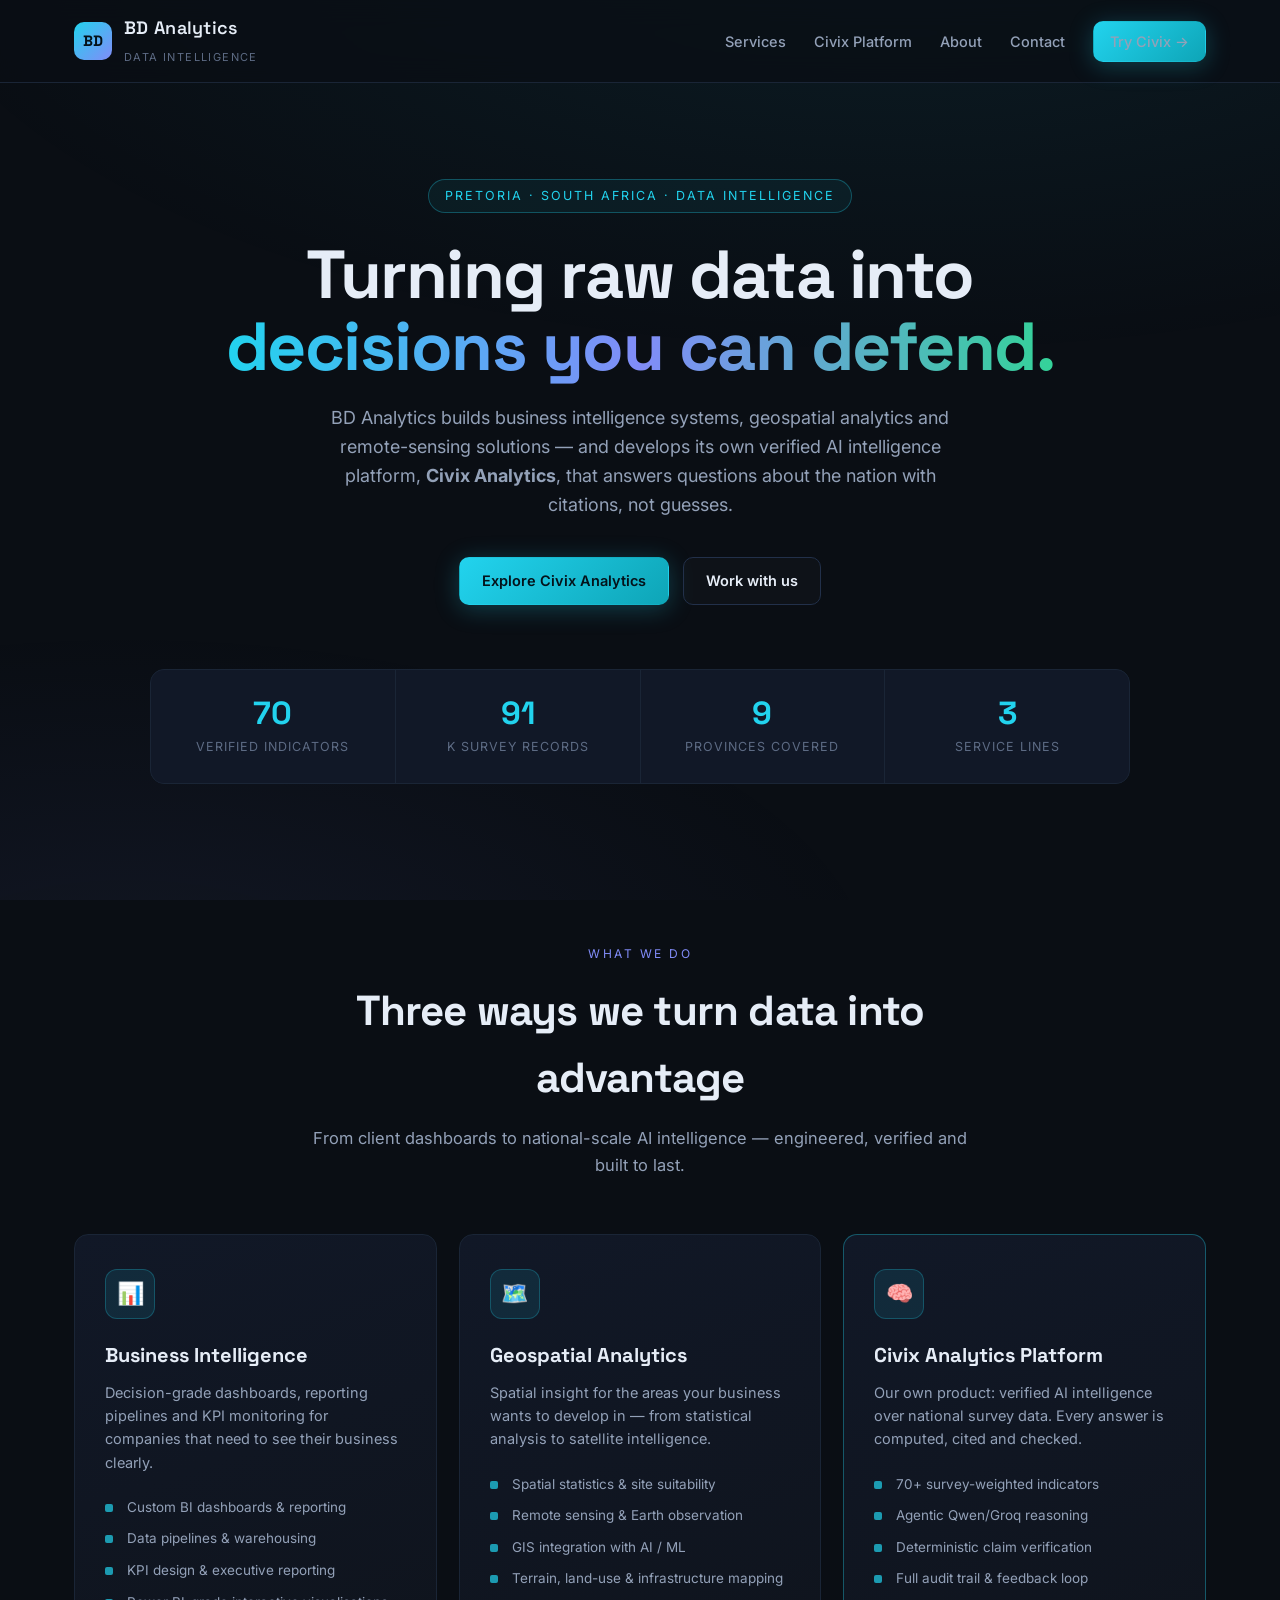
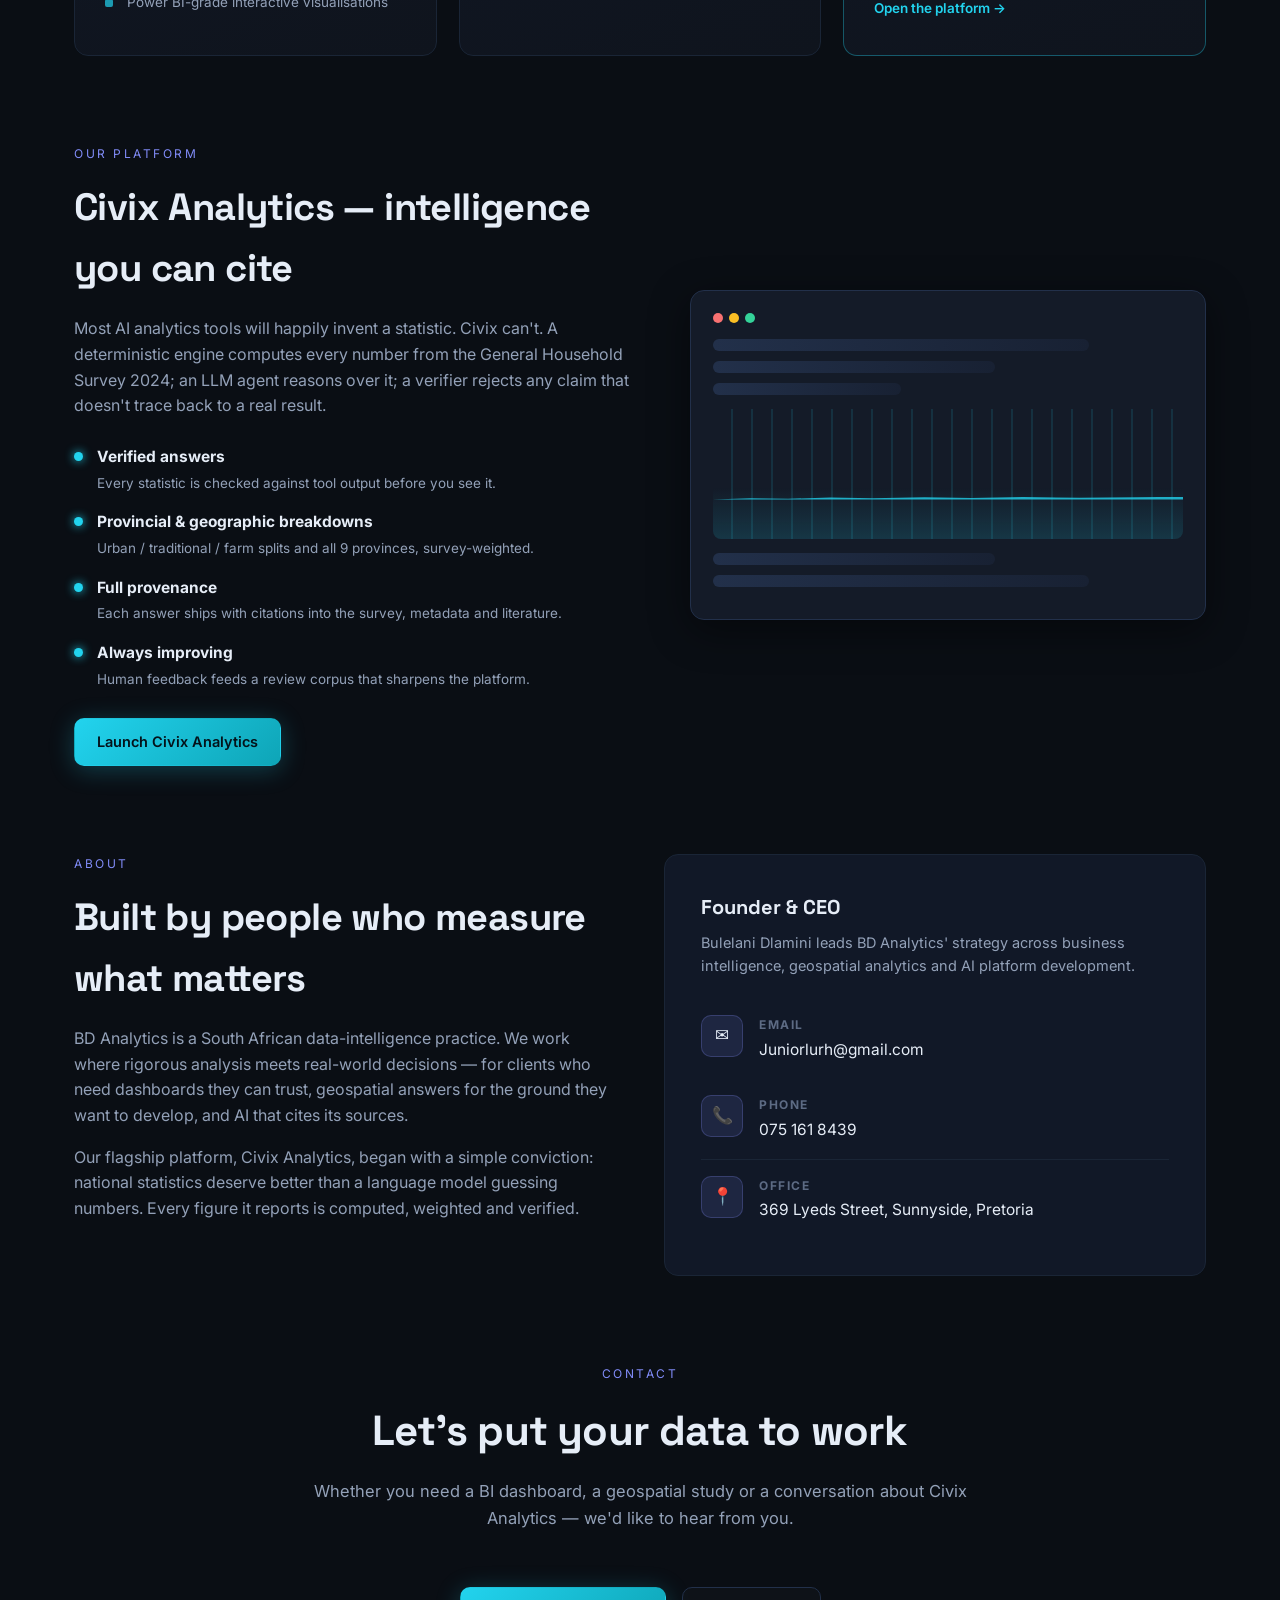
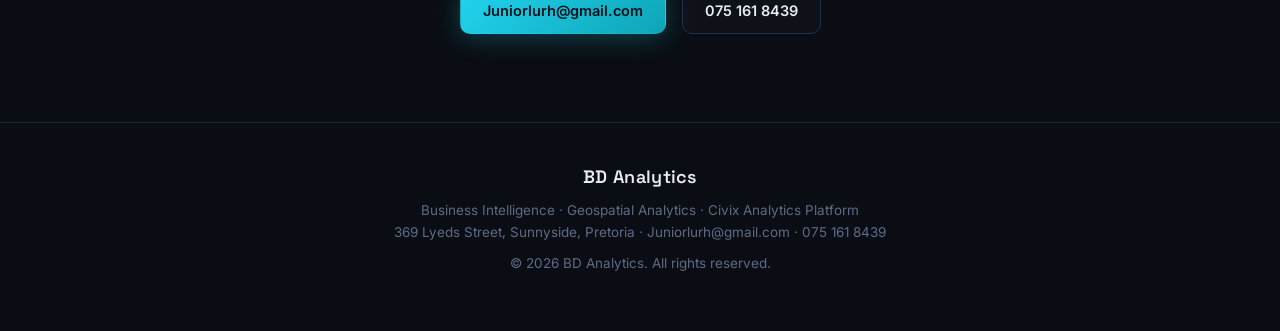
==== index.html @ 2d702673 "BD Analytics company site + Civix Analytics platform demo Static GitHub Pages site: company services" ====
<!DOCTYPE html>
<html lang="en">
<head>
<meta charset="UTF-8">
<meta name="viewport" content="width=device-width, initial-scale=1.0">
<title>BD Analytics — Data Intelligence, Geospatial Analytics &amp; AI Platforms</title>
<meta name="description" content="BD Analytics: business intelligence, geospatial analytics and remote sensing, and Civix Analytics — verified AI intelligence on national survey data. Pretoria, South Africa.">
<link rel="preconnect" href="https://fonts.googleapis.com">
<link href="https://fonts.googleapis.com/css2?family=Inter:wght@400;500;600;700&family=Space+Grotesk:wght@500;600;700&display=swap" rel="stylesheet">
<link rel="stylesheet" href="assets/css/style.css">
<link rel="icon" href="data:image/svg+xml,<svg xmlns='http://www.w3.org/2000/svg' viewBox='0 0 100 100'><rect width='100' height='100' rx='20' fill='%2322d3ee'/><text x='50' y='68' font-size='52' text-anchor='middle' font-family='Arial' font-weight='bold' fill='%2304121a'>BD</text></svg>">
</head>
<body>

<nav class="nav">
  <div class="nav-inner">
    <a class="brand" href="index.html">
      <span class="brand-mark">BD</span>
      <span>
        <span class="brand-name">BD Analytics</span><br>
        <span class="brand-sub">Data Intelligence</span>
      </span>
    </a>
    <div class="nav-links">
      <a href="#services">Services</a>
      <a href="#platform">Civix Platform</a>
      <a href="#about">About</a>
      <a href="#contact">Contact</a>
      <a class="btn btn-primary btn-sm" href="platform.html">Try Civix →</a>
    </div>
  </div>
</nav>

<header class="hero">
  <div class="wrap">
    <div class="hero-eyebrow">Pretoria · South Africa · Data Intelligence</div>
    <h1>Turning raw data into<br><span class="grad">decisions you can defend.</span></h1>
    <p>
      BD Analytics builds business intelligence systems, geospatial analytics
      and remote-sensing solutions — and develops its own verified AI
      intelligence platform, <strong>Civix Analytics</strong>, that answers
      questions about the nation with citations, not guesses.
    </p>
    <div class="hero-ctas">
      <a class="btn btn-primary" href="platform.html">Explore Civix Analytics</a>
      <a class="btn btn-ghost" href="#contact">Work with us</a>
    </div>

    <div class="stats-strip">
      <div class="stat-cell"><div class="stat-num" data-count="70">0</div><div class="stat-label">Verified indicators</div></div>
      <div class="stat-cell"><div class="stat-num" data-count="91">0</div><div class="stat-label">k survey records</div></div>
      <div class="stat-cell"><div class="stat-num" data-count="9">0</div><div class="stat-label">Provinces covered</div></div>
      <div class="stat-cell"><div class="stat-num" data-count="3">0</div><div class="stat-label">Service lines</div></div>
    </div>
  </div>
</header>

<section class="section" id="services">
  <div class="wrap">
    <div class="section-head reveal">
      <div class="section-tag">What we do</div>
      <h2>Three ways we turn data into advantage</h2>
      <p>From client dashboards to national-scale AI intelligence — engineered, verified and built to last.</p>
    </div>
    <div class="cards">
      <div class="card reveal">
        <div class="card-icon">📊</div>
        <h3>Business Intelligence</h3>
        <p>Decision-grade dashboards, reporting pipelines and KPI monitoring for companies that need to see their business clearly.</p>
        <ul>
          <li>Custom BI dashboards &amp; reporting</li>
          <li>Data pipelines &amp; warehousing</li>
          <li>KPI design &amp; executive reporting</li>
          <li>Power BI-grade interactive visualisations</li>
        </ul>
      </div>
      <div class="card reveal">
        <div class="card-icon">🗺️</div>
        <h3>Geospatial Analytics</h3>
        <p>Spatial insight for the areas your business wants to develop in — from statistical analysis to satellite intelligence.</p>
        <ul>
          <li>Spatial statistics &amp; site suitability</li>
          <li>Remote sensing &amp; Earth observation</li>
          <li>GIS integration with AI / ML</li>
          <li>Terrain, land-use &amp; infrastructure mapping</li>
        </ul>
      </div>
      <div class="card reveal" style="border-color: rgba(34,211,238,0.35);">
        <div class="card-icon">🧠</div>
        <h3>Civix Analytics Platform</h3>
        <p>Our own product: verified AI intelligence over national survey data. Every answer is computed, cited and checked.</p>
        <ul>
          <li>70+ survey-weighted indicators</li>
          <li>Agentic Qwen/Groq reasoning</li>
          <li>Deterministic claim verification</li>
          <li>Full audit trail &amp; feedback loop</li>
        </ul>
        <a class="card-link" href="platform.html">Open the platform →</a>
      </div>
    </div>
  </div>
</section>

<section class="section" id="platform" style="padding-top: 0;">
  <div class="wrap">
    <div class="spotlight">
      <div class="reveal">
        <div class="section-tag">Our platform</div>
        <h2 style="font-family:var(--font-display);font-size:clamp(26px,3.5vw,38px);font-weight:700;letter-spacing:-0.6px;margin-bottom:18px;">
          Civix Analytics — intelligence you can cite
        </h2>
        <p style="color:var(--text-dim);margin-bottom:26px;">
          Most AI analytics tools will happily invent a statistic. Civix can't.
          A deterministic engine computes every number from the General
          Household Survey 2024; an LLM agent reasons over it; a verifier
          rejects any claim that doesn't trace back to a real result.
        </p>
        <div class="feature-row"><div class="dot"></div><div><h4>Verified answers</h4><p>Every statistic is checked against tool output before you see it.</p></div></div>
        <div class="feature-row"><div class="dot"></div><div><h4>Provincial &amp; geographic breakdowns</h4><p>Urban / traditional / farm splits and all 9 provinces, survey-weighted.</p></div></div>
        <div class="feature-row"><div class="dot"></div><div><h4>Full provenance</h4><p>Each answer ships with citations into the survey, metadata and literature.</p></div></div>
        <div class="feature-row"><div class="dot"></div><div><h4>Always improving</h4><p>Human feedback feeds a review corpus that sharpens the platform.</p></div></div>
        <div style="margin-top:28px;">
          <a class="btn btn-primary" href="platform.html">Launch Civix Analytics</a>
        </div>
      </div>
      <div class="mock reveal">
        <div class="mock-bar"><span></span><span></span><span></span></div>
        <div class="mock-line w80"></div>
        <div class="mock-line w60"></div>
        <div class="mock-line w40"></div>
        <div class="mock-chart"></div>
        <div class="mock-line w60" style="margin-top:14px;"></div>
        <div class="mock-line w80"></div>
      </div>
    </div>
  </div>
</section>

<section class="section" id="about" style="padding-top:0;">
  <div class="wrap">
    <div class="about-grid">
      <div class="reveal">
        <div class="section-tag">About</div>
        <h2 style="font-family:var(--font-display);font-size:clamp(26px,3.5vw,38px);font-weight:700;letter-spacing:-0.6px;margin-bottom:18px;">
          Built by people who measure what matters
        </h2>
        <p style="color:var(--text-dim);margin-bottom:16px;">
          BD Analytics is a South African data-intelligence practice. We work
          where rigorous analysis meets real-world decisions — for clients
          who need dashboards they can trust, geospatial answers for the
          ground they want to develop, and AI that cites its sources.
        </p>
        <p style="color:var(--text-dim);">
          Our flagship platform, Civix Analytics, began with a simple
          conviction: national statistics deserve better than a language
          model guessing numbers. Every figure it reports is computed,
          weighted and verified.
        </p>
      </div>
      <div class="contact-card reveal">
        <h3 style="font-family:var(--font-display);font-size:20px;margin-bottom:8px;">Founder &amp; CEO</h3>
        <p style="color:var(--text-dim);font-size:14.5px;margin-bottom:22px;">
          Bulelani Dlamini leads BD Analytics' strategy across business
          intelligence, geospatial analytics and AI platform development.
        </p>
        <div class="contact-item" style="border:none;padding-left:0;">
          <div class="ico">✉️</div>
          <div><h4>Email</h4><a href="mailto:Juniorlurh@gmail.com">Juniorlurh@gmail.com</a></div>
        </div>
        <div class="contact-item" style="padding-left:0;">
          <div class="ico">📞</div>
          <div><h4>Phone</h4><a href="tel:+27751618439">075 161 8439</a></div>
        </div>
        <div class="contact-item" style="padding-left:0;">
          <div class="ico">📍</div>
          <div><h4>Office</h4><p>369 Lyeds Street, Sunnyside, Pretoria</p></div>
        </div>
      </div>
    </div>
  </div>
</section>

<section class="section" id="contact" style="padding-top:0;">
  <div class="wrap">
    <div class="section-head reveal">
      <div class="section-tag">Contact</div>
      <h2>Let's put your data to work</h2>
      <p>Whether you need a BI dashboard, a geospatial study or a conversation about Civix Analytics — we'd like to hear from you.</p>
    </div>
    <div style="text-align:center;" class="reveal">
      <a class="btn btn-primary" href="mailto:Juniorlurh@gmail.com?subject=BD%20Analytics%20enquiry">Juniorlurh@gmail.com</a>
      <a class="btn btn-ghost" href="tel:+27751618439" style="margin-left:12px;">075 161 8439</a>
    </div>
  </div>
</section>

<footer class="footer">
  <div class="wrap">
    <div class="brand-name" style="margin-bottom:8px;">BD Analytics</div>
    Business Intelligence · Geospatial Analytics · Civix Analytics Platform<br>
    369 Lyeds Street, Sunnyside, Pretoria · Juniorlurh@gmail.com · 075 161 8439<br>
    <span style="margin-top:10px;display:inline-block;">© <span id="year"></span> BD Analytics. All rights reserved.</span>
  </div>
</footer>

<script src="config.js"></script>
<script src="assets/js/main.js"></script>
</body>
</html>
---- assets/css/style.css ----
/* ============================================================
   BD Analytics — design system
   Dark "mission control" analytics theme
   ============================================================ */

:root {
  --bg: #0a0e14;
  --bg-2: #0f141d;
  --bg-3: #141b28;
  --panel: #111827;
  --panel-2: #182133;
  --border: #22304a;
  --border-soft: #1a2536;
  --text: #e6edf7;
  --text-dim: #93a1b8;
  --text-faint: #5d6b84;
  --accent: #22d3ee;
  --accent-2: #818cf8;
  --accent-3: #34d399;
  --warn: #fbbf24;
  --danger: #f87171;
  --radius: 14px;
  --radius-sm: 9px;
  --shadow: 0 10px 40px rgba(0, 0, 0, 0.45);
  --font: "Inter", "Segoe UI", system-ui, sans-serif;
  --font-display: "Space Grotesk", "Inter", sans-serif;
  --mono: "JetBrains Mono", "Cascadia Code", Consolas, monospace;
}

* { margin: 0; padding: 0; box-sizing: border-box; }

html { scroll-behavior: smooth; }

body {
  font-family: var(--font);
  background: var(--bg);
  color: var(--text);
  line-height: 1.6;
  -webkit-font-smoothing: antialiased;
}

::selection { background: rgba(34, 211, 238, 0.3); }

/* ambient background grid */
body::before {
  content: "";
  position: fixed;
  inset: 0;
  background:
    radial-gradient(ellipse 80% 50% at 70% -10%, rgba(34, 211, 238, 0.08), transparent),
    radial-gradient(ellipse 60% 40% at 10% 110%, rgba(129, 140, 248, 0.07), transparent);
  pointer-events: none;
  z-index: 0;
}

.wrap { max-width: 1180px; margin: 0 auto; padding: 0 24px; position: relative; z-index: 1; }

/* ---------------- nav ---------------- */
.nav {
  position: sticky; top: 0; z-index: 50;
  backdrop-filter: blur(14px);
  background: rgba(10, 14, 20, 0.75);
  border-bottom: 1px solid var(--border-soft);
}
.nav-inner {
  max-width: 1180px; margin: 0 auto; padding: 14px 24px;
  display: flex; align-items: center; justify-content: space-between;
}
.brand { display: flex; align-items: center; gap: 12px; text-decoration: none; color: var(--text); }
.brand-mark {
  width: 38px; height: 38px; border-radius: 10px;
  background: linear-gradient(135deg, var(--accent), var(--accent-2));
  display: grid; place-items: center;
  font-family: var(--font-display); font-weight: 700; font-size: 15px; color: #04121a;
}
.brand-name { font-family: var(--font-display); font-weight: 600; font-size: 18px; letter-spacing: 0.3px; }
.brand-sub { font-size: 11px; color: var(--text-faint); letter-spacing: 1.4px; text-transform: uppercase; }
.nav-links { display: flex; gap: 28px; align-items: center; }
.nav-links a {
  color: var(--text-dim); text-decoration: none; font-size: 14.5px; font-weight: 500;
  transition: color 0.2s;
}
.nav-links a:hover { color: var(--accent); }
.btn {
  display: inline-flex; align-items: center; gap: 8px;
  padding: 11px 22px; border-radius: 10px; font-weight: 600; font-size: 14.5px;
  text-decoration: none; border: 1px solid transparent; cursor: pointer;
  transition: transform 0.15s, box-shadow 0.2s, background 0.2s;
  font-family: var(--font);
}
.btn:active { transform: translateY(1px); }
.btn-primary {
  background: linear-gradient(135deg, var(--accent), #0ea5b7);
  color: #04121a;
  box-shadow: 0 4px 24px rgba(34, 211, 238, 0.25);
}
.btn-primary:hover { box-shadow: 0 6px 32px rgba(34, 211, 238, 0.4); }
.btn-ghost { border-color: var(--border); color: var(--text); background: rgba(255,255,255,0.02); }
.btn-ghost:hover { border-color: var(--accent); color: var(--accent); }
.btn-sm { padding: 8px 16px; font-size: 13.5px; }

/* ---------------- hero ---------------- */
.hero { padding: 96px 0 72px; text-align: center; }
.hero-eyebrow {
  display: inline-flex; align-items: center; gap: 8px;
  font-size: 12.5px; letter-spacing: 2px; text-transform: uppercase;
  color: var(--accent); border: 1px solid rgba(34,211,238,0.3);
  padding: 6px 16px; border-radius: 999px; margin-bottom: 26px;
  background: rgba(34,211,238,0.06);
}
.hero h1 {
  font-family: var(--font-display);
  font-size: clamp(38px, 6vw, 68px); line-height: 1.05; font-weight: 700;
  letter-spacing: -1.5px; margin-bottom: 22px;
}
.hero h1 .grad {
  background: linear-gradient(90deg, var(--accent), var(--accent-2), var(--accent-3));
  -webkit-background-clip: text; background-clip: text; color: transparent;
}
.hero p { max-width: 640px; margin: 0 auto 38px; color: var(--text-dim); font-size: 18px; }
.hero-ctas { display: flex; gap: 14px; justify-content: center; flex-wrap: wrap; }

/* stats strip */
.stats-strip {
  display: grid; grid-template-columns: repeat(auto-fit, minmax(180px, 1fr));
  gap: 1px; background: var(--border-soft); border: 1px solid var(--border-soft);
  border-radius: var(--radius); overflow: hidden; margin: 64px auto 0; max-width: 980px;
}
.stat-cell { background: var(--panel); padding: 26px 20px; text-align: center; }
.stat-num {
  font-family: var(--font-display); font-size: 32px; font-weight: 700;
  color: var(--accent); line-height: 1.1;
}
.stat-label { font-size: 12.5px; color: var(--text-faint); text-transform: uppercase; letter-spacing: 1px; margin-top: 6px; }

/* ---------------- sections ---------------- */
.section { padding: 88px 0; }
.section-head { text-align: center; max-width: 680px; margin: 0 auto 56px; }
.section-tag {
  font-size: 12px; letter-spacing: 2.5px; text-transform: uppercase;
  color: var(--accent-2); margin-bottom: 14px;
}
.section-head h2 {
  font-family: var(--font-display); font-size: clamp(28px, 4vw, 42px);
  font-weight: 700; letter-spacing: -0.8px; margin-bottom: 14px;
}
.section-head p { color: var(--text-dim); font-size: 16.5px; }

/* service cards */
.cards { display: grid; grid-template-columns: repeat(auto-fit, minmax(300px, 1fr)); gap: 22px; }
.card {
  background: linear-gradient(160deg, var(--panel), var(--bg-2));
  border: 1px solid var(--border-soft); border-radius: var(--radius);
  padding: 34px 30px; position: relative; overflow: hidden;
  transition: transform 0.25s, border-color 0.25s, box-shadow 0.25s;
}
.card:hover { transform: translateY(-5px); border-color: var(--border); box-shadow: var(--shadow); }
.card::before {
  content: ""; position: absolute; top: 0; left: 0; right: 0; height: 3px;
  background: linear-gradient(90deg, var(--accent), transparent);
  opacity: 0; transition: opacity 0.25s;
}
.card:hover::before { opacity: 1; }
.card-icon {
  width: 50px; height: 50px; border-radius: 12px; margin-bottom: 20px;
  display: grid; place-items: center; font-size: 22px;
  background: rgba(34,211,238,0.1); border: 1px solid rgba(34,211,238,0.25);
}
.card h3 { font-family: var(--font-display); font-size: 20px; margin-bottom: 10px; }
.card p { color: var(--text-dim); font-size: 14.5px; margin-bottom: 18px; }
.card ul { list-style: none; }
.card li {
  color: var(--text-dim); font-size: 13.5px; padding: 5px 0 5px 22px; position: relative;
}
.card li::before {
  content: ""; position: absolute; left: 0; top: 12px;
  width: 8px; height: 8px; border-radius: 2px;
  background: var(--accent); opacity: 0.7;
}
.card .card-link { color: var(--accent); font-size: 13.5px; font-weight: 600; text-decoration: none; }
.card .card-link:hover { text-decoration: underline; }

/* platform spotlight */
.spotlight {
  display: grid; grid-template-columns: 1.1fr 1fr; gap: 48px; align-items: center;
}
.spotlight .mock {
  background: var(--bg-3); border: 1px solid var(--border); border-radius: var(--radius);
  padding: 22px; box-shadow: var(--shadow);
}
.mock-bar { display: flex; gap: 6px; margin-bottom: 16px; }
.mock-bar span { width: 10px; height: 10px; border-radius: 50%; background: var(--border); }
.mock-bar span:nth-child(1) { background: #f87171; }
.mock-bar span:nth-child(2) { background: #fbbf24; }
.mock-bar span:nth-child(3) { background: #34d399; }
.mock-line {
  height: 12px; border-radius: 6px; margin-bottom: 10px;
  background: linear-gradient(90deg, var(--border), var(--panel-2));
}
.mock-line.w60 { width: 60%; } .mock-line.w80 { width: 80%; } .mock-line.w40 { width: 40%; }
.mock-chart { height: 130px; margin-top: 14px;
  background:
    linear-gradient(180deg, transparent 60%, rgba(34,211,238,0.15)),
    repeating-linear-gradient(90deg, transparent 0 18px, rgba(34,211,238,0.12) 18px 20px);
  border-radius: 8px; position: relative; overflow: hidden;
}
.mock-chart::after {
  content: ""; position: absolute; left: 0; right: 0; bottom: 30%;
  height: 3px; background: var(--accent); opacity: 0.8;
  clip-path: polygon(0 100%, 8% 60%, 16% 75%, 25% 30%, 34% 55%, 45% 20%, 55% 45%, 66% 15%, 78% 40%, 90% 25%, 100% 10%, 100% 100%, 0 100%);
}
.feature-row { display: flex; gap: 14px; margin-bottom: 16px; align-items: flex-start; }
.feature-row .dot {
  width: 9px; height: 9px; border-radius: 50%; background: var(--accent);
  margin-top: 7px; flex-shrink: 0; box-shadow: 0 0 10px var(--accent);
}
.feature-row h4 { font-size: 15.5px; margin-bottom: 3px; }
.feature-row p { color: var(--text-dim); font-size: 13.5px; }

/* about / contact */
.about-grid { display: grid; grid-template-columns: 1fr 1fr; gap: 48px; align-items: start; }
.contact-card {
  background: var(--panel); border: 1px solid var(--border-soft);
  border-radius: var(--radius); padding: 36px;
}
.contact-item { display: flex; gap: 16px; padding: 16px 0; border-bottom: 1px solid var(--border-soft); }
.contact-item:last-child { border-bottom: none; }
.contact-item .ico {
  width: 42px; height: 42px; border-radius: 10px; flex-shrink: 0;
  background: rgba(129,140,248,0.12); border: 1px solid rgba(129,140,248,0.25);
  display: grid; place-items: center; font-size: 17px;
}
.contact-item h4 { font-size: 12px; text-transform: uppercase; letter-spacing: 1.5px; color: var(--text-faint); margin-bottom: 3px; }
.contact-item p, .contact-item a { color: var(--text); font-size: 15.5px; text-decoration: none; }
.contact-item a:hover { color: var(--accent); }

/* footer */
.footer {
  border-top: 1px solid var(--border-soft); padding: 40px 0 56px;
  color: var(--text-faint); font-size: 13.5px; text-align: center;
}
.footer .brand-name { color: var(--text); }

/* reveal animation */
.reveal { opacity: 0; transform: translateY(26px); transition: opacity 0.7s ease, transform 0.7s ease; }
.reveal.visible { opacity: 1; transform: none; }

@media (max-width: 860px) {
  .spotlight, .about-grid { grid-template-columns: 1fr; }
  .nav-links { gap: 16px; }
  .hero { padding: 64px 0 48px; }
}
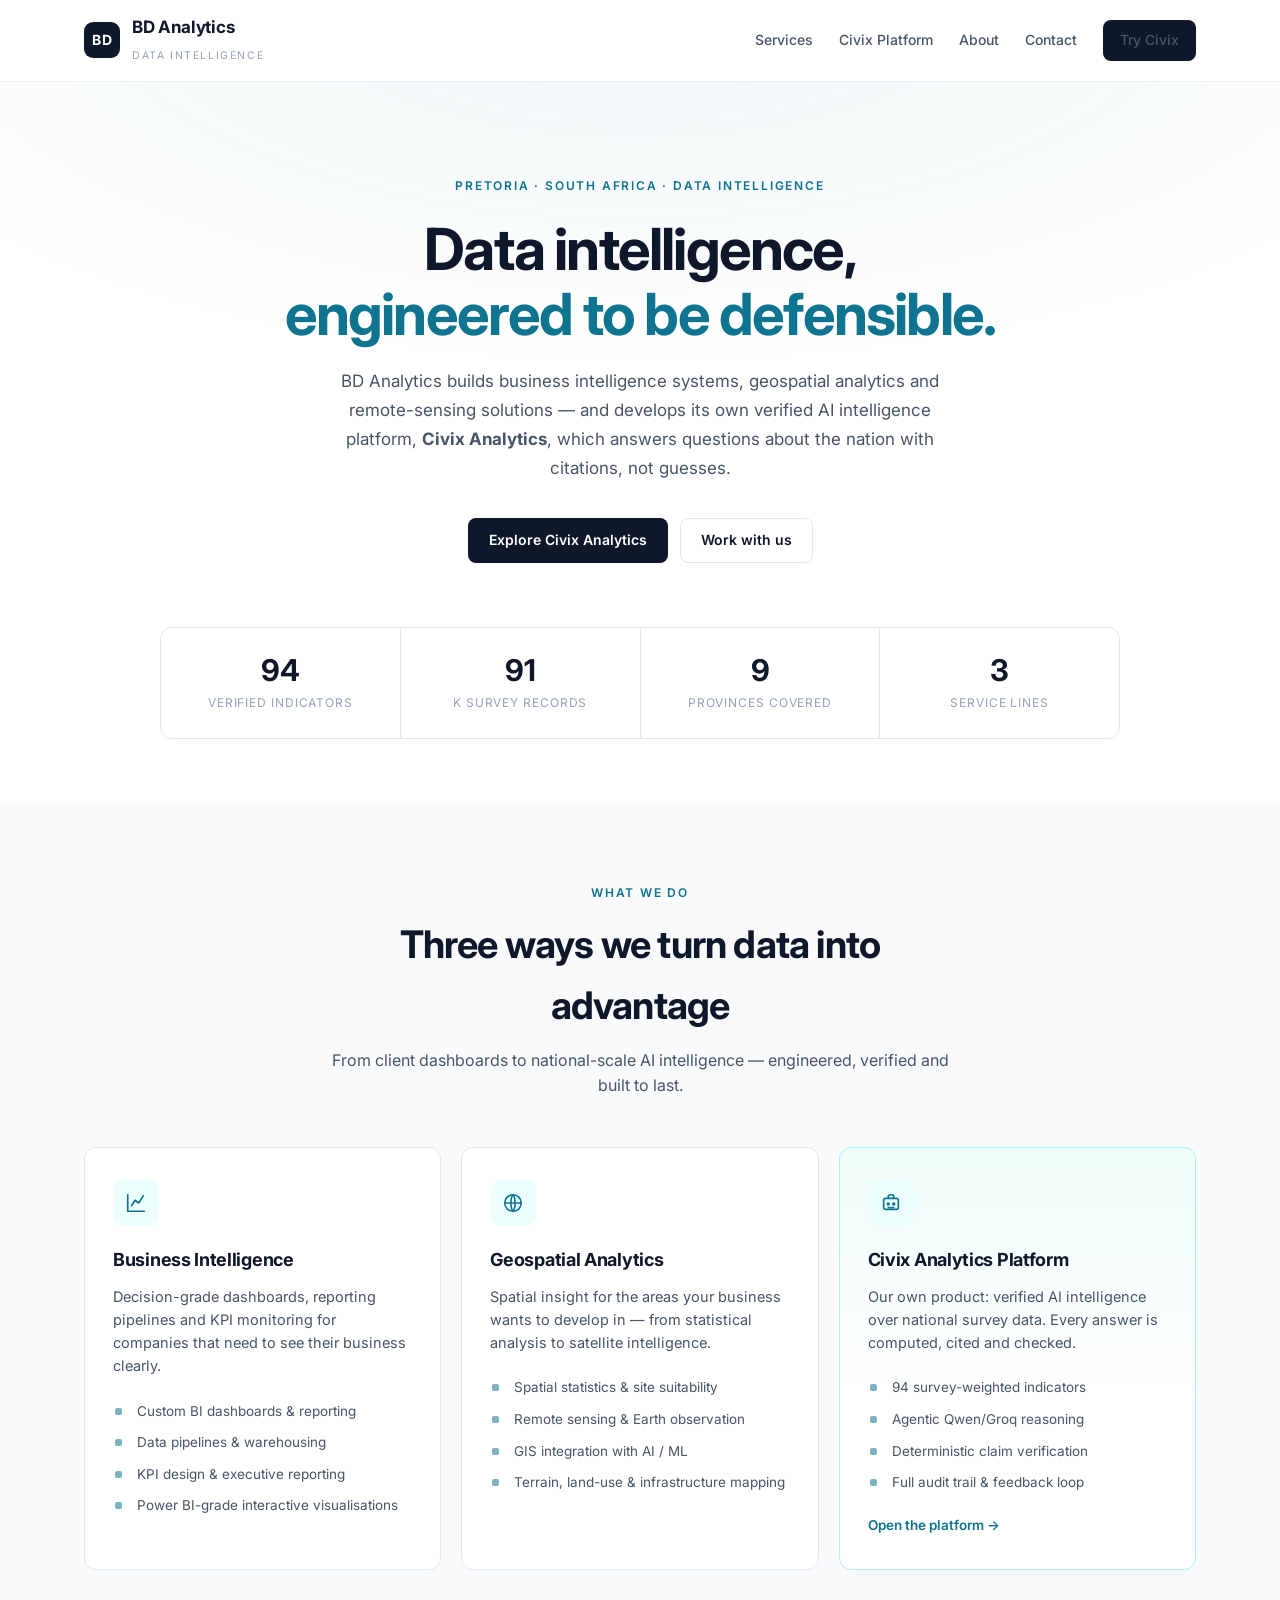
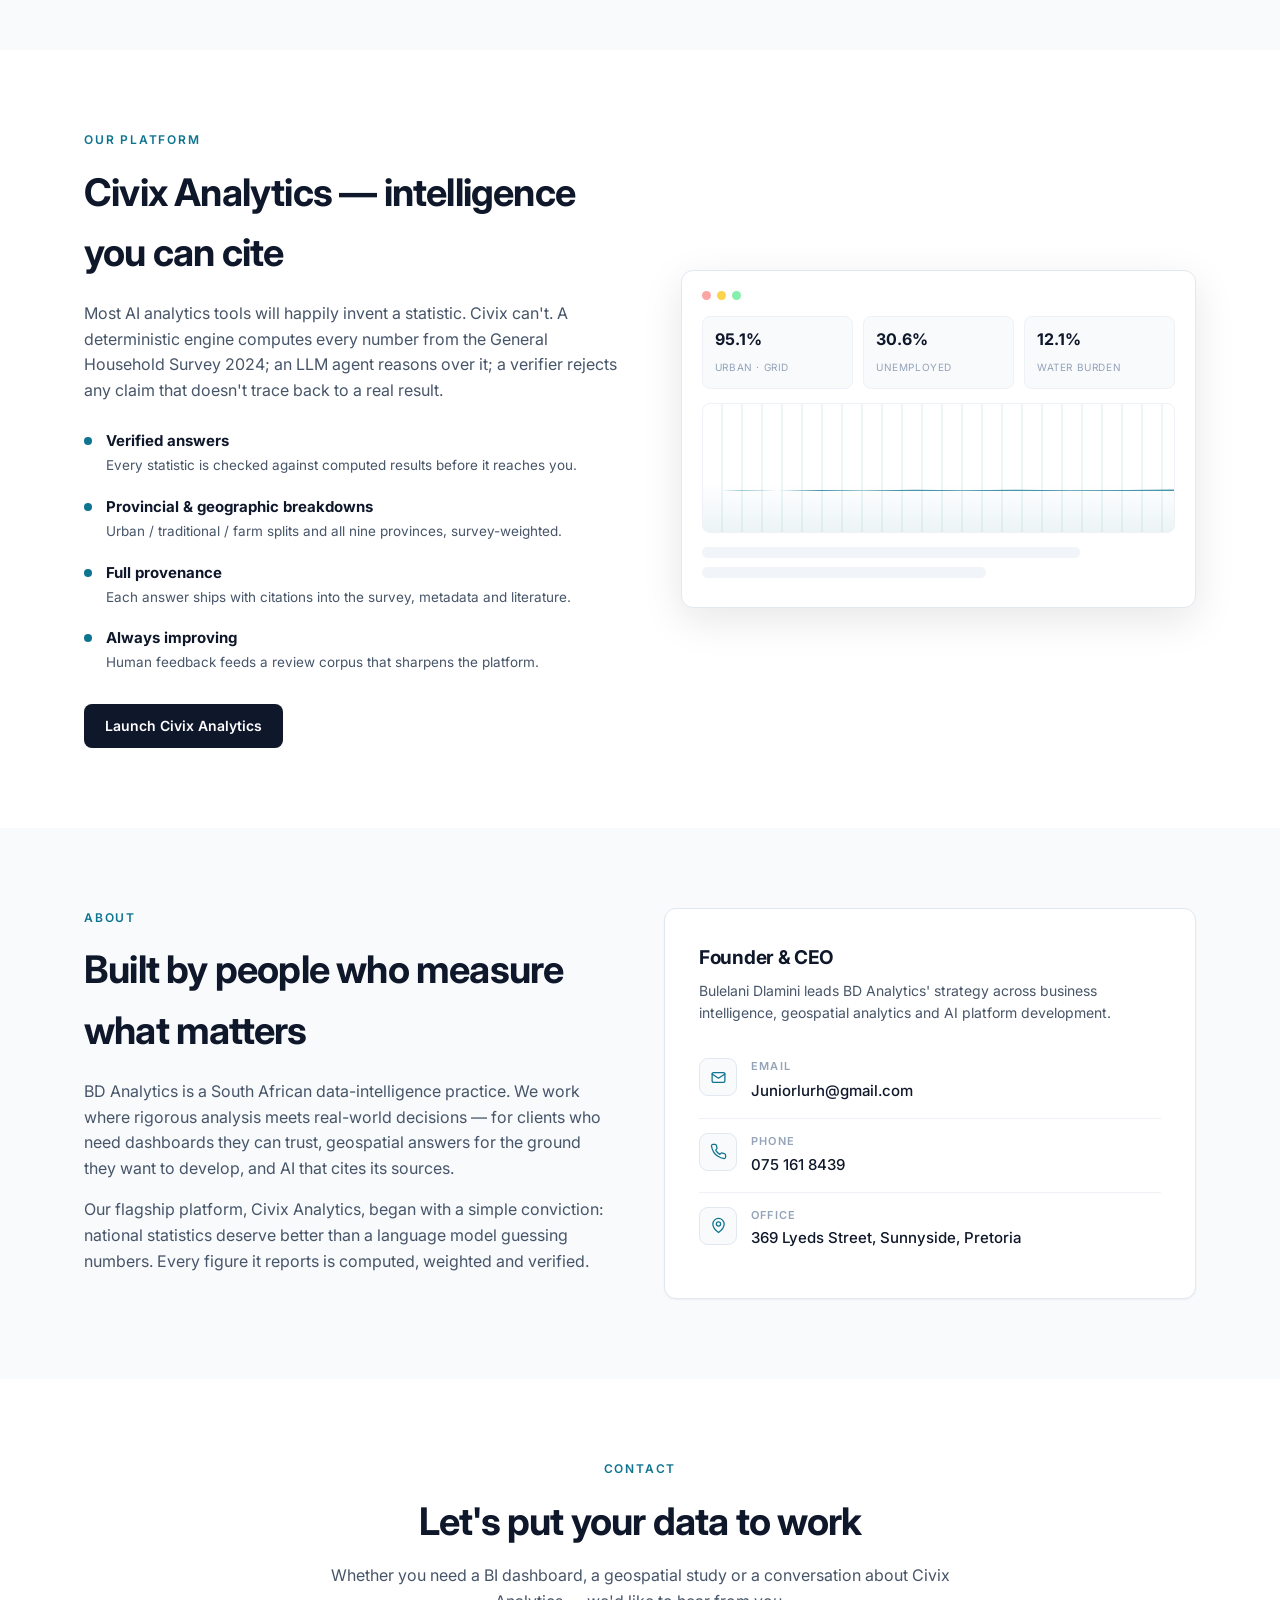
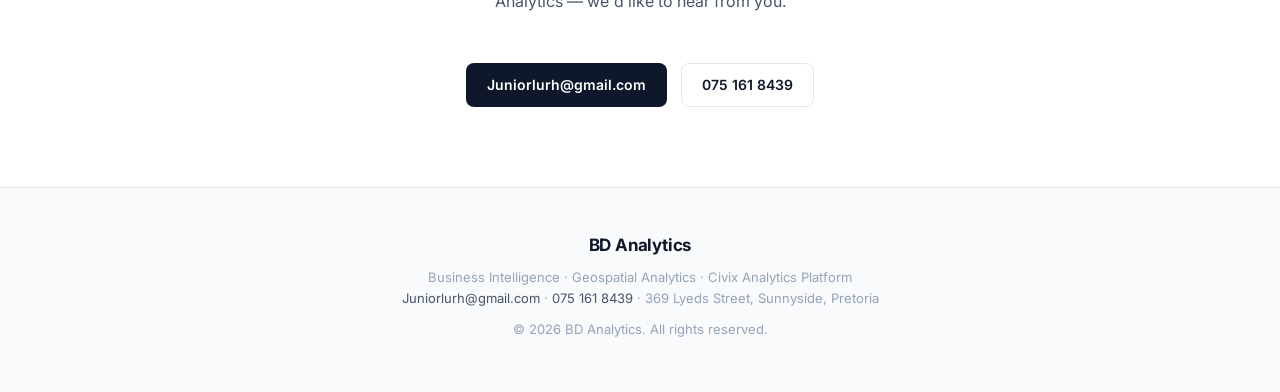
==== commit 7e7b2502: "Redesign site to clean light theme Replace dark gradient aesthetic with professional white/slate des" ====
--- a/index.html
+++ b/index.html
@@ -3,12 +3,12 @@
 <head>
 <meta charset="UTF-8">
 <meta name="viewport" content="width=device-width, initial-scale=1.0">
-<title>BD Analytics — Data Intelligence, Geospatial Analytics &amp; AI Platforms</title>
+<title>BD Analytics — Business Intelligence, Geospatial Analytics &amp; AI Platforms</title>
 <meta name="description" content="BD Analytics: business intelligence, geospatial analytics and remote sensing, and Civix Analytics — verified AI intelligence on national survey data. Pretoria, South Africa.">
 <link rel="preconnect" href="https://fonts.googleapis.com">
-<link href="https://fonts.googleapis.com/css2?family=Inter:wght@400;500;600;700&family=Space+Grotesk:wght@500;600;700&display=swap" rel="stylesheet">
+<link href="https://fonts.googleapis.com/css2?family=Inter:wght@400;500;600;700&display=swap" rel="stylesheet">
 <link rel="stylesheet" href="assets/css/style.css">
-<link rel="icon" href="data:image/svg+xml,<svg xmlns='http://www.w3.org/2000/svg' viewBox='0 0 100 100'><rect width='100' height='100' rx='20' fill='%2322d3ee'/><text x='50' y='68' font-size='52' text-anchor='middle' font-family='Arial' font-weight='bold' fill='%2304121a'>BD</text></svg>">
+<link rel="icon" href="data:image/svg+xml,<svg xmlns='http://www.w3.org/2000/svg' viewBox='0 0 100 100'><rect width='100' height='100' rx='18' fill='%230f172a'/><text x='50' y='67' font-size='44' text-anchor='middle' font-family='Arial' font-weight='bold' fill='white'>BD</text></svg>">
 </head>
 <body>
 
@@ -26,7 +26,7 @@
       <a href="#platform">Civix Platform</a>
       <a href="#about">About</a>
       <a href="#contact">Contact</a>
-      <a class="btn btn-primary btn-sm" href="platform.html">Try Civix →</a>
+      <a class="btn btn-primary btn-sm" href="platform.html">Try Civix</a>
     </div>
   </div>
 </nav>
@@ -34,11 +34,11 @@
 <header class="hero">
   <div class="wrap">
     <div class="hero-eyebrow">Pretoria · South Africa · Data Intelligence</div>
-    <h1>Turning raw data into<br><span class="grad">decisions you can defend.</span></h1>
+    <h1>Data intelligence,<br><span class="accent">engineered to be defensible.</span></h1>
     <p>
       BD Analytics builds business intelligence systems, geospatial analytics
       and remote-sensing solutions — and develops its own verified AI
-      intelligence platform, <strong>Civix Analytics</strong>, that answers
+      intelligence platform, <strong>Civix Analytics</strong>, which answers
       questions about the nation with citations, not guesses.
     </p>
     <div class="hero-ctas">
@@ -47,7 +47,7 @@
     </div>
 
     <div class="stats-strip">
-      <div class="stat-cell"><div class="stat-num" data-count="70">0</div><div class="stat-label">Verified indicators</div></div>
+      <div class="stat-cell"><div class="stat-num" data-count="94">0</div><div class="stat-label">Verified indicators</div></div>
       <div class="stat-cell"><div class="stat-num" data-count="91">0</div><div class="stat-label">k survey records</div></div>
       <div class="stat-cell"><div class="stat-num" data-count="9">0</div><div class="stat-label">Provinces covered</div></div>
       <div class="stat-cell"><div class="stat-num" data-count="3">0</div><div class="stat-label">Service lines</div></div>
@@ -55,7 +55,7 @@
   </div>
 </header>
 
-<section class="section" id="services">
+<section class="section section-soft" id="services">
   <div class="wrap">
     <div class="section-head reveal">
       <div class="section-tag">What we do</div>
@@ -64,7 +64,9 @@
     </div>
     <div class="cards">
       <div class="card reveal">
-        <div class="card-icon">📊</div>
+        <div class="card-icon">
+          <svg viewBox="0 0 24 24" fill="none" stroke="currentColor" stroke-width="1.8" stroke-linecap="round" stroke-linejoin="round"><path d="M3 3v18h18"/><path d="M7 15l4-6 4 3 5-8"/></svg>
+        </div>
         <h3>Business Intelligence</h3>
         <p>Decision-grade dashboards, reporting pipelines and KPI monitoring for companies that need to see their business clearly.</p>
         <ul>
@@ -75,7 +77,9 @@
         </ul>
       </div>
       <div class="card reveal">
-        <div class="card-icon">🗺️</div>
+        <div class="card-icon">
+          <svg viewBox="0 0 24 24" fill="none" stroke="currentColor" stroke-width="1.8" stroke-linecap="round" stroke-linejoin="round"><circle cx="12" cy="12" r="9"/><path d="M3 12h18M12 3c3 3.5 3 14.5 0 18M12 3c-3 3.5-3 14.5 0 18"/></svg>
+        </div>
         <h3>Geospatial Analytics</h3>
         <p>Spatial insight for the areas your business wants to develop in — from statistical analysis to satellite intelligence.</p>
         <ul>
@@ -85,12 +89,14 @@
           <li>Terrain, land-use &amp; infrastructure mapping</li>
         </ul>
       </div>
-      <div class="card reveal" style="border-color: rgba(34,211,238,0.35);">
-        <div class="card-icon">🧠</div>
+      <div class="card featured reveal">
+        <div class="card-icon">
+          <svg viewBox="0 0 24 24" fill="none" stroke="currentColor" stroke-width="1.8" stroke-linecap="round" stroke-linejoin="round"><rect x="4" y="7" width="16" height="12" rx="2"/><path d="M9 7V5a2 2 0 0 1 2-2h2a2 2 0 0 1 2 2v2"/><circle cx="9" cy="13" r="1" fill="currentColor"/><circle cx="15" cy="13" r="1" fill="currentColor"/><path d="M9 17h6"/></svg>
+        </div>
         <h3>Civix Analytics Platform</h3>
         <p>Our own product: verified AI intelligence over national survey data. Every answer is computed, cited and checked.</p>
         <ul>
-          <li>70+ survey-weighted indicators</li>
+          <li>94 survey-weighted indicators</li>
           <li>Agentic Qwen/Groq reasoning</li>
           <li>Deterministic claim verification</li>
           <li>Full audit trail &amp; feedback loop</li>
@@ -101,47 +107,47 @@
   </div>
 </section>
 
-<section class="section" id="platform" style="padding-top: 0;">
+<section class="section" id="platform">
   <div class="wrap">
     <div class="spotlight">
       <div class="reveal">
         <div class="section-tag">Our platform</div>
-        <h2 style="font-family:var(--font-display);font-size:clamp(26px,3.5vw,38px);font-weight:700;letter-spacing:-0.6px;margin-bottom:18px;">
-          Civix Analytics — intelligence you can cite
-        </h2>
-        <p style="color:var(--text-dim);margin-bottom:26px;">
+        <h2>Civix Analytics — intelligence you can cite</h2>
+        <p>
           Most AI analytics tools will happily invent a statistic. Civix can't.
           A deterministic engine computes every number from the General
           Household Survey 2024; an LLM agent reasons over it; a verifier
           rejects any claim that doesn't trace back to a real result.
         </p>
-        <div class="feature-row"><div class="dot"></div><div><h4>Verified answers</h4><p>Every statistic is checked against tool output before you see it.</p></div></div>
-        <div class="feature-row"><div class="dot"></div><div><h4>Provincial &amp; geographic breakdowns</h4><p>Urban / traditional / farm splits and all 9 provinces, survey-weighted.</p></div></div>
+        <div class="feature-row"><div class="dot"></div><div><h4>Verified answers</h4><p>Every statistic is checked against computed results before it reaches you.</p></div></div>
+        <div class="feature-row"><div class="dot"></div><div><h4>Provincial &amp; geographic breakdowns</h4><p>Urban / traditional / farm splits and all nine provinces, survey-weighted.</p></div></div>
         <div class="feature-row"><div class="dot"></div><div><h4>Full provenance</h4><p>Each answer ships with citations into the survey, metadata and literature.</p></div></div>
         <div class="feature-row"><div class="dot"></div><div><h4>Always improving</h4><p>Human feedback feeds a review corpus that sharpens the platform.</p></div></div>
-        <div style="margin-top:28px;">
+        <div style="margin-top:30px;">
           <a class="btn btn-primary" href="platform.html">Launch Civix Analytics</a>
         </div>
       </div>
       <div class="mock reveal">
         <div class="mock-bar"><span></span><span></span><span></span></div>
-        <div class="mock-line w80"></div>
+        <div class="mock-kpis">
+          <div class="mock-kpi"><b>95.1%</b><span>Urban · grid</span></div>
+          <div class="mock-kpi"><b>30.6%</b><span>Unemployed</span></div>
+          <div class="mock-kpi"><b>12.1%</b><span>Water burden</span></div>
+        </div>
+        <div class="mock-chart"></div>
+        <div class="mock-line w80" style="margin-top:14px;"></div>
         <div class="mock-line w60"></div>
-        <div class="mock-line w40"></div>
-        <div class="mock-chart"></div>
-        <div class="mock-line w60" style="margin-top:14px;"></div>
-        <div class="mock-line w80"></div>
-      </div>
-    </div>
-  </div>
-</section>
-
-<section class="section" id="about" style="padding-top:0;">
+      </div>
+    </div>
+  </div>
+</section>
+
+<section class="section section-soft" id="about">
   <div class="wrap">
     <div class="about-grid">
       <div class="reveal">
         <div class="section-tag">About</div>
-        <h2 style="font-family:var(--font-display);font-size:clamp(26px,3.5vw,38px);font-weight:700;letter-spacing:-0.6px;margin-bottom:18px;">
+        <h2 style="font-size:clamp(26px,3.4vw,38px);font-weight:700;letter-spacing:-0.8px;margin-bottom:18px;">
           Built by people who measure what matters
         </h2>
         <p style="color:var(--text-dim);margin-bottom:16px;">
@@ -158,21 +164,27 @@
         </p>
       </div>
       <div class="contact-card reveal">
-        <h3 style="font-family:var(--font-display);font-size:20px;margin-bottom:8px;">Founder &amp; CEO</h3>
-        <p style="color:var(--text-dim);font-size:14.5px;margin-bottom:22px;">
+        <h3>Founder &amp; CEO</h3>
+        <p>
           Bulelani Dlamini leads BD Analytics' strategy across business
           intelligence, geospatial analytics and AI platform development.
         </p>
-        <div class="contact-item" style="border:none;padding-left:0;">
-          <div class="ico">✉️</div>
+        <div class="contact-item">
+          <div class="ico">
+            <svg viewBox="0 0 24 24" fill="none" stroke="currentColor" stroke-width="1.8" stroke-linecap="round" stroke-linejoin="round"><rect x="3" y="5" width="18" height="14" rx="2"/><path d="m3 7 9 6 9-6"/></svg>
+          </div>
           <div><h4>Email</h4><a href="mailto:Juniorlurh@gmail.com">Juniorlurh@gmail.com</a></div>
         </div>
-        <div class="contact-item" style="padding-left:0;">
-          <div class="ico">📞</div>
+        <div class="contact-item">
+          <div class="ico">
+            <svg viewBox="0 0 24 24" fill="none" stroke="currentColor" stroke-width="1.8" stroke-linecap="round" stroke-linejoin="round"><path d="M22 16.9v3a2 2 0 0 1-2.2 2 19.8 19.8 0 0 1-8.6-3.1 19.5 19.5 0 0 1-6-6A19.8 19.8 0 0 1 2.1 4.2 2 2 0 0 1 4.1 2h3a2 2 0 0 1 2 1.7c.1 1 .4 2 .7 2.9a2 2 0 0 1-.5 2.1L8 10a16 16 0 0 0 6 6l1.3-1.3a2 2 0 0 1 2.1-.5c.9.3 1.9.6 2.9.7a2 2 0 0 1 1.7 2z"/></svg>
+          </div>
           <div><h4>Phone</h4><a href="tel:+27751618439">075 161 8439</a></div>
         </div>
-        <div class="contact-item" style="padding-left:0;">
-          <div class="ico">📍</div>
+        <div class="contact-item">
+          <div class="ico">
+            <svg viewBox="0 0 24 24" fill="none" stroke="currentColor" stroke-width="1.8" stroke-linecap="round" stroke-linejoin="round"><path d="M20 10c0 6-8 12-8 12s-8-6-8-12a8 8 0 0 1 16 0z"/><circle cx="12" cy="10" r="3"/></svg>
+          </div>
           <div><h4>Office</h4><p>369 Lyeds Street, Sunnyside, Pretoria</p></div>
         </div>
       </div>
@@ -180,7 +192,7 @@
   </div>
 </section>
 
-<section class="section" id="contact" style="padding-top:0;">
+<section class="section" id="contact">
   <div class="wrap">
     <div class="section-head reveal">
       <div class="section-tag">Contact</div>
@@ -189,7 +201,7 @@
     </div>
     <div style="text-align:center;" class="reveal">
       <a class="btn btn-primary" href="mailto:Juniorlurh@gmail.com?subject=BD%20Analytics%20enquiry">Juniorlurh@gmail.com</a>
-      <a class="btn btn-ghost" href="tel:+27751618439" style="margin-left:12px;">075 161 8439</a>
+      <a class="btn btn-ghost" href="tel:+27751618439" style="margin-left:10px;">075 161 8439</a>
     </div>
   </div>
 </section>
@@ -198,7 +210,7 @@
   <div class="wrap">
     <div class="brand-name" style="margin-bottom:8px;">BD Analytics</div>
     Business Intelligence · Geospatial Analytics · Civix Analytics Platform<br>
-    369 Lyeds Street, Sunnyside, Pretoria · Juniorlurh@gmail.com · 075 161 8439<br>
+    <a href="mailto:Juniorlurh@gmail.com">Juniorlurh@gmail.com</a> · <a href="tel:+27751618439">075 161 8439</a> · 369 Lyeds Street, Sunnyside, Pretoria<br>
     <span style="margin-top:10px;display:inline-block;">© <span id="year"></span> BD Analytics. All rights reserved.</span>
   </div>
 </footer>
--- a/assets/css/style.css
+++ b/assets/css/style.css
@@ -1,29 +1,33 @@
 /* ============================================================
-   BD Analytics — design system
-   Dark "mission control" analytics theme
+   BD Analytics — design system (light, professional)
    ============================================================ */
 
 :root {
-  --bg: #0a0e14;
-  --bg-2: #0f141d;
-  --bg-3: #141b28;
-  --panel: #111827;
-  --panel-2: #182133;
-  --border: #22304a;
-  --border-soft: #1a2536;
-  --text: #e6edf7;
-  --text-dim: #93a1b8;
-  --text-faint: #5d6b84;
-  --accent: #22d3ee;
-  --accent-2: #818cf8;
-  --accent-3: #34d399;
-  --warn: #fbbf24;
-  --danger: #f87171;
-  --radius: 14px;
-  --radius-sm: 9px;
-  --shadow: 0 10px 40px rgba(0, 0, 0, 0.45);
+  --bg: #ffffff;
+  --bg-soft: #f8fafc;
+  --bg-tint: #f1f5f9;
+  --panel: #ffffff;
+  --panel-2: #f8fafc;
+  --border: #e2e8f0;
+  --border-soft: #eef2f7;
+  --text: #0f172a;
+  --text-dim: #475569;
+  --text-faint: #94a3b8;
+  --accent: #0e7490;
+  --accent-dark: #155e75;
+  --accent-soft: #ecfeff;
+  --indigo: #4f46e5;
+  --indigo-soft: #eef2ff;
+  --green: #059669;
+  --amber: #d97706;
+  --red: #dc2626;
+  --radius: 12px;
+  --radius-sm: 8px;
+  --shadow-sm: 0 1px 2px rgba(15, 23, 42, 0.05);
+  --shadow: 0 4px 16px rgba(15, 23, 42, 0.07);
+  --shadow-lg: 0 12px 40px rgba(15, 23, 42, 0.1);
   --font: "Inter", "Segoe UI", system-ui, sans-serif;
-  --font-display: "Space Grotesk", "Inter", sans-serif;
+  --font-display: "Inter", "Segoe UI", system-ui, sans-serif;
   --mono: "JetBrains Mono", "Cascadia Code", Consolas, monospace;
 }
 
@@ -39,214 +43,222 @@
   -webkit-font-smoothing: antialiased;
 }
 
-::selection { background: rgba(34, 211, 238, 0.3); }
-
-/* ambient background grid */
-body::before {
-  content: "";
-  position: fixed;
-  inset: 0;
-  background:
-    radial-gradient(ellipse 80% 50% at 70% -10%, rgba(34, 211, 238, 0.08), transparent),
-    radial-gradient(ellipse 60% 40% at 10% 110%, rgba(129, 140, 248, 0.07), transparent);
-  pointer-events: none;
-  z-index: 0;
-}
-
-.wrap { max-width: 1180px; margin: 0 auto; padding: 0 24px; position: relative; z-index: 1; }
+::selection { background: rgba(14, 116, 144, 0.15); }
+
+.wrap { max-width: 1160px; margin: 0 auto; padding: 0 24px; position: relative; }
 
 /* ---------------- nav ---------------- */
 .nav {
   position: sticky; top: 0; z-index: 50;
-  backdrop-filter: blur(14px);
-  background: rgba(10, 14, 20, 0.75);
+  background: rgba(255, 255, 255, 0.9);
+  backdrop-filter: blur(12px);
   border-bottom: 1px solid var(--border-soft);
 }
 .nav-inner {
-  max-width: 1180px; margin: 0 auto; padding: 14px 24px;
+  max-width: 1160px; margin: 0 auto; padding: 14px 24px;
   display: flex; align-items: center; justify-content: space-between;
 }
 .brand { display: flex; align-items: center; gap: 12px; text-decoration: none; color: var(--text); }
 .brand-mark {
-  width: 38px; height: 38px; border-radius: 10px;
-  background: linear-gradient(135deg, var(--accent), var(--accent-2));
+  width: 36px; height: 36px; border-radius: 9px;
+  background: var(--text);
   display: grid; place-items: center;
-  font-family: var(--font-display); font-weight: 700; font-size: 15px; color: #04121a;
-}
-.brand-name { font-family: var(--font-display); font-weight: 600; font-size: 18px; letter-spacing: 0.3px; }
-.brand-sub { font-size: 11px; color: var(--text-faint); letter-spacing: 1.4px; text-transform: uppercase; }
-.nav-links { display: flex; gap: 28px; align-items: center; }
+  font-weight: 700; font-size: 14px; color: #fff; letter-spacing: 0.5px;
+}
+.brand-name { font-weight: 700; font-size: 17px; letter-spacing: -0.2px; }
+.brand-sub { font-size: 10.5px; color: var(--text-faint); letter-spacing: 1.6px; text-transform: uppercase; }
+.nav-links { display: flex; gap: 26px; align-items: center; }
 .nav-links a {
-  color: var(--text-dim); text-decoration: none; font-size: 14.5px; font-weight: 500;
+  color: var(--text-dim); text-decoration: none; font-size: 14px; font-weight: 500;
   transition: color 0.2s;
 }
 .nav-links a:hover { color: var(--accent); }
 .btn {
   display: inline-flex; align-items: center; gap: 8px;
-  padding: 11px 22px; border-radius: 10px; font-weight: 600; font-size: 14.5px;
+  padding: 10px 20px; border-radius: 8px; font-weight: 600; font-size: 14px;
   text-decoration: none; border: 1px solid transparent; cursor: pointer;
-  transition: transform 0.15s, box-shadow 0.2s, background 0.2s;
-  font-family: var(--font);
+  transition: all 0.18s ease; font-family: var(--font);
 }
 .btn:active { transform: translateY(1px); }
 .btn-primary {
-  background: linear-gradient(135deg, var(--accent), #0ea5b7);
-  color: #04121a;
-  box-shadow: 0 4px 24px rgba(34, 211, 238, 0.25);
-}
-.btn-primary:hover { box-shadow: 0 6px 32px rgba(34, 211, 238, 0.4); }
-.btn-ghost { border-color: var(--border); color: var(--text); background: rgba(255,255,255,0.02); }
-.btn-ghost:hover { border-color: var(--accent); color: var(--accent); }
-.btn-sm { padding: 8px 16px; font-size: 13.5px; }
+  background: var(--text);
+  color: #fff;
+}
+.btn-primary:hover { background: #1e293b; box-shadow: var(--shadow); }
+.btn-accent {
+  background: var(--accent);
+  color: #fff;
+}
+.btn-accent:hover { background: var(--accent-dark); }
+.btn-ghost { border-color: var(--border); color: var(--text); background: #fff; }
+.btn-ghost:hover { border-color: var(--text-dim); }
+.btn-sm { padding: 8px 16px; font-size: 13px; }
 
 /* ---------------- hero ---------------- */
-.hero { padding: 96px 0 72px; text-align: center; }
+.hero {
+  padding: 90px 0 64px; text-align: center;
+  background:
+    radial-gradient(ellipse 70% 55% at 50% -15%, rgba(14, 116, 144, 0.07), transparent),
+    var(--bg);
+}
 .hero-eyebrow {
-  display: inline-flex; align-items: center; gap: 8px;
-  font-size: 12.5px; letter-spacing: 2px; text-transform: uppercase;
-  color: var(--accent); border: 1px solid rgba(34,211,238,0.3);
-  padding: 6px 16px; border-radius: 999px; margin-bottom: 26px;
-  background: rgba(34,211,238,0.06);
+  display: inline-block;
+  font-size: 12px; font-weight: 600; letter-spacing: 1.8px; text-transform: uppercase;
+  color: var(--accent); margin-bottom: 22px;
 }
 .hero h1 {
-  font-family: var(--font-display);
-  font-size: clamp(38px, 6vw, 68px); line-height: 1.05; font-weight: 700;
-  letter-spacing: -1.5px; margin-bottom: 22px;
-}
-.hero h1 .grad {
-  background: linear-gradient(90deg, var(--accent), var(--accent-2), var(--accent-3));
-  -webkit-background-clip: text; background-clip: text; color: transparent;
-}
-.hero p { max-width: 640px; margin: 0 auto 38px; color: var(--text-dim); font-size: 18px; }
-.hero-ctas { display: flex; gap: 14px; justify-content: center; flex-wrap: wrap; }
+  font-size: clamp(36px, 5.4vw, 58px); line-height: 1.12; font-weight: 700;
+  letter-spacing: -1.8px; color: var(--text); margin-bottom: 20px;
+}
+.hero h1 .accent { color: var(--accent); }
+.hero p {
+  max-width: 620px; margin: 0 auto 36px; color: var(--text-dim);
+  font-size: 17px; line-height: 1.7;
+}
+.hero-ctas { display: flex; gap: 12px; justify-content: center; flex-wrap: wrap; }
 
 /* stats strip */
 .stats-strip {
-  display: grid; grid-template-columns: repeat(auto-fit, minmax(180px, 1fr));
-  gap: 1px; background: var(--border-soft); border: 1px solid var(--border-soft);
-  border-radius: var(--radius); overflow: hidden; margin: 64px auto 0; max-width: 980px;
-}
-.stat-cell { background: var(--panel); padding: 26px 20px; text-align: center; }
+  display: grid; grid-template-columns: repeat(auto-fit, minmax(170px, 1fr));
+  gap: 1px; background: var(--border); border: 1px solid var(--border);
+  border-radius: var(--radius); overflow: hidden; margin: 64px auto 0; max-width: 960px;
+}
+.stat-cell { background: #fff; padding: 26px 20px; text-align: center; }
 .stat-num {
-  font-family: var(--font-display); font-size: 32px; font-weight: 700;
-  color: var(--accent); line-height: 1.1;
-}
-.stat-label { font-size: 12.5px; color: var(--text-faint); text-transform: uppercase; letter-spacing: 1px; margin-top: 6px; }
+  font-size: 30px; font-weight: 700; color: var(--text); line-height: 1.1;
+  letter-spacing: -0.5px;
+}
+.stat-label { font-size: 12px; color: var(--text-faint); text-transform: uppercase; letter-spacing: 0.9px; margin-top: 6px; }
 
 /* ---------------- sections ---------------- */
-.section { padding: 88px 0; }
-.section-head { text-align: center; max-width: 680px; margin: 0 auto 56px; }
+.section { padding: 80px 0; }
+.section-soft { background: var(--bg-soft); }
+.section-head { text-align: center; max-width: 640px; margin: 0 auto 48px; }
 .section-tag {
-  font-size: 12px; letter-spacing: 2.5px; text-transform: uppercase;
-  color: var(--accent-2); margin-bottom: 14px;
+  font-size: 12px; font-weight: 600; letter-spacing: 1.8px; text-transform: uppercase;
+  color: var(--accent); margin-bottom: 12px;
 }
 .section-head h2 {
-  font-family: var(--font-display); font-size: clamp(28px, 4vw, 42px);
-  font-weight: 700; letter-spacing: -0.8px; margin-bottom: 14px;
-}
-.section-head p { color: var(--text-dim); font-size: 16.5px; }
+  font-size: clamp(26px, 3.6vw, 38px); font-weight: 700;
+  letter-spacing: -0.8px; color: var(--text); margin-bottom: 12px;
+}
+.section-head p { color: var(--text-dim); font-size: 16px; }
 
 /* service cards */
-.cards { display: grid; grid-template-columns: repeat(auto-fit, minmax(300px, 1fr)); gap: 22px; }
+.cards { display: grid; grid-template-columns: repeat(auto-fit, minmax(300px, 1fr)); gap: 20px; }
 .card {
-  background: linear-gradient(160deg, var(--panel), var(--bg-2));
-  border: 1px solid var(--border-soft); border-radius: var(--radius);
-  padding: 34px 30px; position: relative; overflow: hidden;
-  transition: transform 0.25s, border-color 0.25s, box-shadow 0.25s;
-}
-.card:hover { transform: translateY(-5px); border-color: var(--border); box-shadow: var(--shadow); }
-.card::before {
-  content: ""; position: absolute; top: 0; left: 0; right: 0; height: 3px;
-  background: linear-gradient(90deg, var(--accent), transparent);
-  opacity: 0; transition: opacity 0.25s;
-}
-.card:hover::before { opacity: 1; }
+  background: #fff; border: 1px solid var(--border); border-radius: var(--radius);
+  padding: 32px 28px; position: relative;
+  transition: box-shadow 0.25s, transform 0.25s, border-color 0.25s;
+}
+.card:hover { box-shadow: var(--shadow-lg); transform: translateY(-3px); border-color: #cbd5e1; }
 .card-icon {
-  width: 50px; height: 50px; border-radius: 12px; margin-bottom: 20px;
-  display: grid; place-items: center; font-size: 22px;
-  background: rgba(34,211,238,0.1); border: 1px solid rgba(34,211,238,0.25);
-}
-.card h3 { font-family: var(--font-display); font-size: 20px; margin-bottom: 10px; }
+  width: 46px; height: 46px; border-radius: 10px; margin-bottom: 20px;
+  display: grid; place-items: center;
+  background: var(--accent-soft); color: var(--accent);
+}
+.card-icon svg { width: 22px; height: 22px; }
+.card h3 { font-size: 18px; font-weight: 700; letter-spacing: -0.3px; margin-bottom: 10px; color: var(--text); }
 .card p { color: var(--text-dim); font-size: 14.5px; margin-bottom: 18px; }
 .card ul { list-style: none; }
 .card li {
-  color: var(--text-dim); font-size: 13.5px; padding: 5px 0 5px 22px; position: relative;
+  color: var(--text-dim); font-size: 13.5px; padding: 5px 0 5px 24px; position: relative;
 }
 .card li::before {
-  content: ""; position: absolute; left: 0; top: 12px;
-  width: 8px; height: 8px; border-radius: 2px;
-  background: var(--accent); opacity: 0.7;
-}
-.card .card-link { color: var(--accent); font-size: 13.5px; font-weight: 600; text-decoration: none; }
-.card .card-link:hover { text-decoration: underline; }
+  content: ""; position: absolute; left: 2px; top: 12px;
+  width: 7px; height: 7px; border-radius: 2px;
+  background: var(--accent); opacity: 0.55;
+}
+.card .card-link {
+  display: inline-block; margin-top: 16px;
+  color: var(--accent); font-size: 13.5px; font-weight: 600; text-decoration: none;
+}
+.card .card-link:hover { color: var(--accent-dark); text-decoration: underline; }
+.card.featured { border-color: #a5f3fc; background: linear-gradient(180deg, #f0fdfa 0%, #fff 60%); }
 
 /* platform spotlight */
-.spotlight {
-  display: grid; grid-template-columns: 1.1fr 1fr; gap: 48px; align-items: center;
-}
-.spotlight .mock {
-  background: var(--bg-3); border: 1px solid var(--border); border-radius: var(--radius);
-  padding: 22px; box-shadow: var(--shadow);
+.spotlight { display: grid; grid-template-columns: 1.05fr 1fr; gap: 56px; align-items: center; }
+.spotlight h2 {
+  font-size: clamp(26px, 3.4vw, 38px); font-weight: 700;
+  letter-spacing: -0.8px; margin-bottom: 18px; color: var(--text);
+}
+.spotlight > div > p { color: var(--text-dim); font-size: 16px; margin-bottom: 26px; }
+.feature-row { display: flex; gap: 14px; margin-bottom: 18px; align-items: flex-start; }
+.feature-row .dot {
+  width: 8px; height: 8px; border-radius: 50%; background: var(--accent);
+  margin-top: 8px; flex-shrink: 0;
+}
+.feature-row h4 { font-size: 15px; margin-bottom: 2px; color: var(--text); }
+.feature-row p { color: var(--text-dim); font-size: 13.5px; }
+
+/* dashboard mock */
+.mock {
+  background: #fff; border: 1px solid var(--border); border-radius: var(--radius);
+  padding: 20px; box-shadow: var(--shadow-lg);
 }
 .mock-bar { display: flex; gap: 6px; margin-bottom: 16px; }
-.mock-bar span { width: 10px; height: 10px; border-radius: 50%; background: var(--border); }
-.mock-bar span:nth-child(1) { background: #f87171; }
-.mock-bar span:nth-child(2) { background: #fbbf24; }
-.mock-bar span:nth-child(3) { background: #34d399; }
+.mock-bar span { width: 9px; height: 9px; border-radius: 50%; background: var(--border); }
+.mock-bar span:nth-child(1) { background: #fca5a5; }
+.mock-bar span:nth-child(2) { background: #fcd34d; }
+.mock-bar span:nth-child(3) { background: #86efac; }
 .mock-line {
-  height: 12px; border-radius: 6px; margin-bottom: 10px;
-  background: linear-gradient(90deg, var(--border), var(--panel-2));
+  height: 11px; border-radius: 5px; margin-bottom: 9px;
+  background: var(--bg-tint);
 }
 .mock-line.w60 { width: 60%; } .mock-line.w80 { width: 80%; } .mock-line.w40 { width: 40%; }
-.mock-chart { height: 130px; margin-top: 14px;
+.mock-chart {
+  height: 130px; margin-top: 14px; border-radius: 8px;
   background:
-    linear-gradient(180deg, transparent 60%, rgba(34,211,238,0.15)),
-    repeating-linear-gradient(90deg, transparent 0 18px, rgba(34,211,238,0.12) 18px 20px);
-  border-radius: 8px; position: relative; overflow: hidden;
+    linear-gradient(180deg, transparent 62%, rgba(14,116,144,0.08)),
+    repeating-linear-gradient(90deg, transparent 0 18px, rgba(14,116,144,0.07) 18px 20px);
+  border: 1px solid var(--border-soft); position: relative; overflow: hidden;
 }
 .mock-chart::after {
-  content: ""; position: absolute; left: 0; right: 0; bottom: 30%;
-  height: 3px; background: var(--accent); opacity: 0.8;
+  content: ""; position: absolute; left: 0; right: 0; bottom: 32%;
+  height: 2px; background: var(--accent); opacity: 0.75;
   clip-path: polygon(0 100%, 8% 60%, 16% 75%, 25% 30%, 34% 55%, 45% 20%, 55% 45%, 66% 15%, 78% 40%, 90% 25%, 100% 10%, 100% 100%, 0 100%);
 }
-.feature-row { display: flex; gap: 14px; margin-bottom: 16px; align-items: flex-start; }
-.feature-row .dot {
-  width: 9px; height: 9px; border-radius: 50%; background: var(--accent);
-  margin-top: 7px; flex-shrink: 0; box-shadow: 0 0 10px var(--accent);
-}
-.feature-row h4 { font-size: 15.5px; margin-bottom: 3px; }
-.feature-row p { color: var(--text-dim); font-size: 13.5px; }
+.mock-kpis { display: grid; grid-template-columns: repeat(3, 1fr); gap: 10px; margin-bottom: 14px; }
+.mock-kpi { background: var(--bg-soft); border: 1px solid var(--border-soft); border-radius: 8px; padding: 10px 12px; }
+.mock-kpi b { display: block; font-size: 16px; color: var(--text); }
+.mock-kpi span { font-size: 10px; color: var(--text-faint); text-transform: uppercase; letter-spacing: 0.6px; }
 
 /* about / contact */
 .about-grid { display: grid; grid-template-columns: 1fr 1fr; gap: 48px; align-items: start; }
 .contact-card {
-  background: var(--panel); border: 1px solid var(--border-soft);
-  border-radius: var(--radius); padding: 36px;
-}
-.contact-item { display: flex; gap: 16px; padding: 16px 0; border-bottom: 1px solid var(--border-soft); }
+  background: #fff; border: 1px solid var(--border);
+  border-radius: var(--radius); padding: 34px; box-shadow: var(--shadow-sm);
+}
+.contact-card h3 { font-size: 19px; font-weight: 700; letter-spacing: -0.3px; margin-bottom: 6px; }
+.contact-card > p { color: var(--text-dim); font-size: 14px; margin-bottom: 20px; }
+.contact-item { display: flex; gap: 14px; padding: 14px 0; border-bottom: 1px solid var(--border-soft); }
 .contact-item:last-child { border-bottom: none; }
 .contact-item .ico {
-  width: 42px; height: 42px; border-radius: 10px; flex-shrink: 0;
-  background: rgba(129,140,248,0.12); border: 1px solid rgba(129,140,248,0.25);
-  display: grid; place-items: center; font-size: 17px;
-}
-.contact-item h4 { font-size: 12px; text-transform: uppercase; letter-spacing: 1.5px; color: var(--text-faint); margin-bottom: 3px; }
-.contact-item p, .contact-item a { color: var(--text); font-size: 15.5px; text-decoration: none; }
+  width: 38px; height: 38px; border-radius: 9px; flex-shrink: 0;
+  background: var(--bg-soft); border: 1px solid var(--border);
+  display: grid; place-items: center; color: var(--accent);
+}
+.contact-item .ico svg { width: 17px; height: 17px; }
+.contact-item h4 { font-size: 11px; text-transform: uppercase; letter-spacing: 1.2px; color: var(--text-faint); margin-bottom: 2px; font-weight: 600; }
+.contact-item p, .contact-item a { color: var(--text); font-size: 15px; text-decoration: none; font-weight: 500; }
 .contact-item a:hover { color: var(--accent); }
 
 /* footer */
 .footer {
-  border-top: 1px solid var(--border-soft); padding: 40px 0 56px;
-  color: var(--text-faint); font-size: 13.5px; text-align: center;
-}
-.footer .brand-name { color: var(--text); }
+  border-top: 1px solid var(--border); padding: 44px 0 52px;
+  background: var(--bg-soft); color: var(--text-faint); font-size: 13px; text-align: center;
+}
+.footer .brand-name { color: var(--text); font-weight: 700; }
+.footer a { color: var(--text-dim); text-decoration: none; }
+.footer a:hover { color: var(--accent); }
 
 /* reveal animation */
-.reveal { opacity: 0; transform: translateY(26px); transition: opacity 0.7s ease, transform 0.7s ease; }
+.reveal { opacity: 0; transform: translateY(20px); transition: opacity 0.6s ease, transform 0.6s ease; }
 .reveal.visible { opacity: 1; transform: none; }
 
 @media (max-width: 860px) {
-  .spotlight, .about-grid { grid-template-columns: 1fr; }
-  .nav-links { gap: 16px; }
-  .hero { padding: 64px 0 48px; }
-}
+  .spotlight, .about-grid { grid-template-columns: 1fr; gap: 32px; }
+  .nav-links { gap: 14px; }
+  .nav-links a:not(.btn) { display: none; }
+  .hero { padding: 60px 0 48px; }
+}
